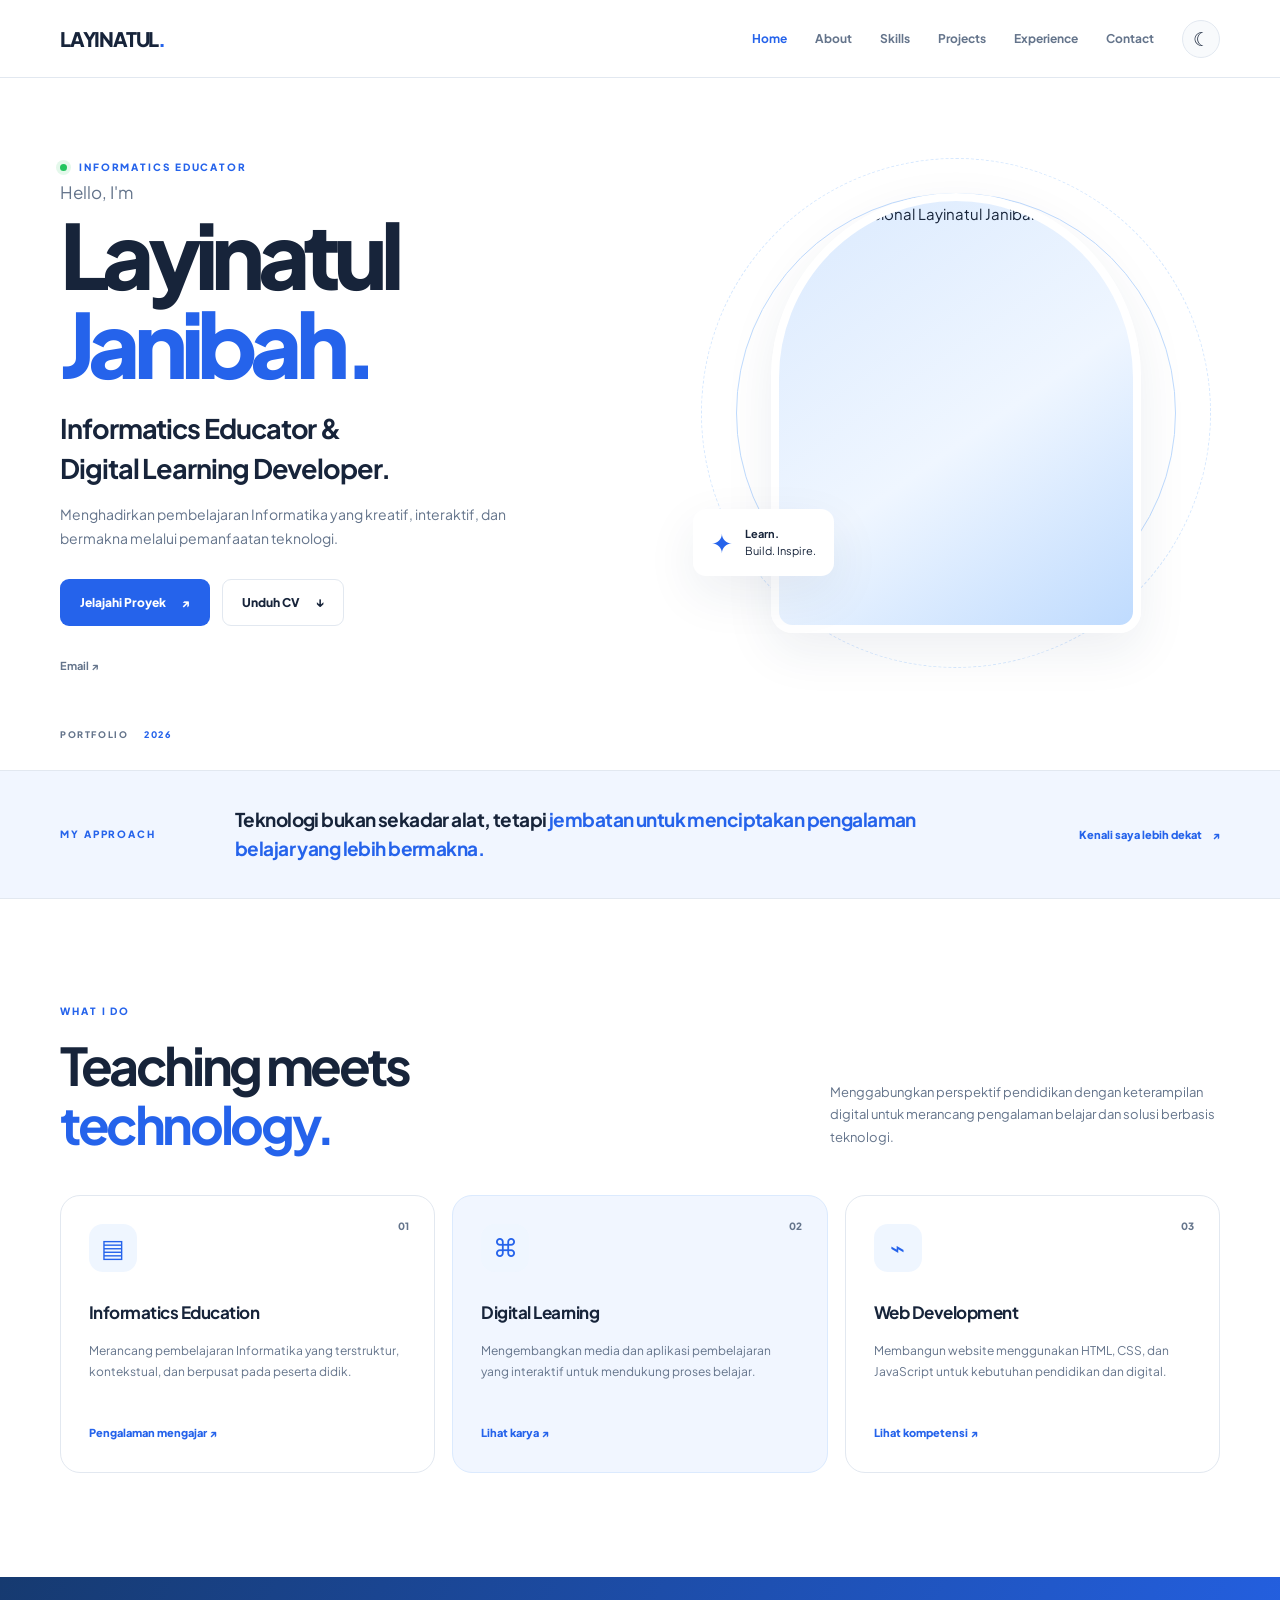
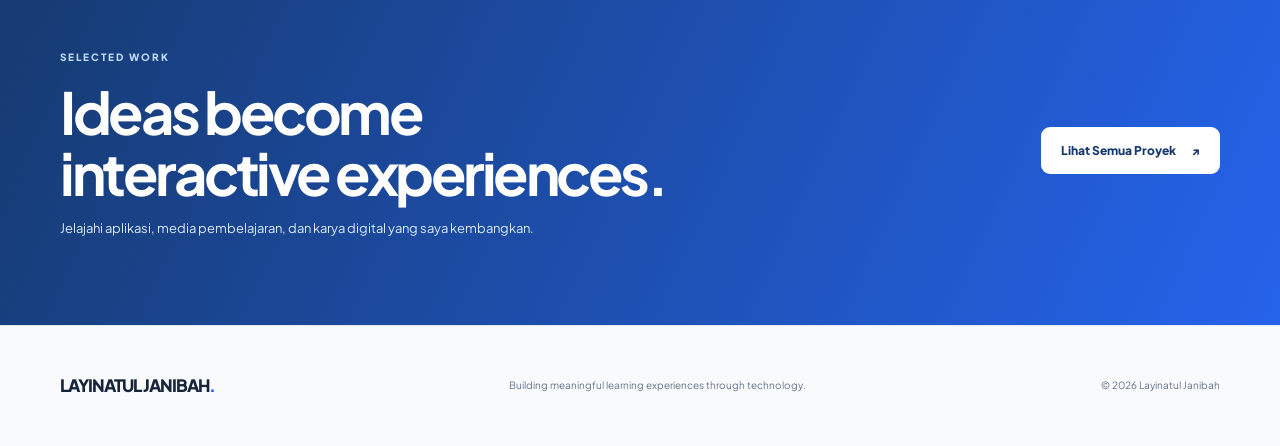
==== index.html @ 6e754332 "portof-gue" ====
<!DOCTYPE html>
<html lang="id">
<head>
  <meta charset="UTF-8">
  <meta name="viewport" content="width=device-width, initial-scale=1.0">
  <meta name="description" content="Portofolio Layinatul Janibah — Informatics Educator & Digital Learning Developer.">
  <meta name="theme-color" content="#2563eb">
  <title>Layinatul Janibah | Informatics Educator</title>
  <link rel="preconnect" href="https://fonts.googleapis.com">
  <link rel="preconnect" href="https://fonts.gstatic.com" crossorigin>
  <link href="https://fonts.googleapis.com/css2?family=Plus+Jakarta+Sans:wght@400;500;600;700;800&display=swap" rel="stylesheet">
  <link rel="stylesheet" href="css/style.css">
  <script src="js/config.js" defer></script>
  <script src="js/main.js" defer></script>
</head>
<body>
  <div id="site-header"></div>
  <main>
    <section class="hero section-shell">
      <div class="hero-copy reveal">
        <span class="eyebrow"><span class="status-dot"></span> INFORMATICS EDUCATOR</span>
        <p class="hero-kicker">Hello, I'm</p>
        <h1>Layinatul<br><span>Janibah.</span></h1>
        <h2>Informatics Educator &amp;<br class="desktop-only"> Digital Learning Developer.</h2>
        <p class="hero-description">Menghadirkan pembelajaran Informatika yang kreatif, interaktif, dan bermakna melalui pemanfaatan teknologi.</p>
        <div class="button-row">
          <a class="button button-primary" href="projects.html">Jelajahi Proyek <span aria-hidden="true">↗</span></a>
          <a class="button button-secondary" data-cv-link href="#" target="_blank" rel="noopener">Unduh CV <span aria-hidden="true">↓</span></a>
        </div>
        <div class="hero-socials" data-social-links></div>
      </div>
      <div class="hero-visual reveal">
        <div class="hero-photo-frame">
          <img data-profile-image alt="Foto profesional Layinatul Janibah" hidden>
          <div class="profile-placeholder" data-profile-placeholder>
            <span>LJ</span>
            <small>YOUR PROFESSIONAL PHOTO</small>
          </div>
        </div>
        <div class="floating-note"><span class="note-icon">✦</span><span><strong>Learn.</strong><br>Build. Inspire.</span></div>
        <div class="hero-orbit orbit-one"></div>
        <div class="hero-orbit orbit-two"></div>
      </div>
      <div class="hero-index">PORTFOLIO <span>2026</span></div>
    </section>

    <section class="intro-strip">
      <div class="section-shell intro-grid">
        <p class="eyebrow">MY APPROACH</p>
        <p class="intro-statement">Teknologi bukan sekadar alat, tetapi <span>jembatan untuk menciptakan pengalaman belajar yang lebih bermakna.</span></p>
        <a class="text-link" href="about.html">Kenali saya lebih dekat <span>↗</span></a>
      </div>
    </section>

    <section class="section-shell section-padding">
      <div class="section-heading">
        <div><p class="eyebrow">WHAT I DO</p><h2>Teaching meets<br><span>technology.</span></h2></div>
        <p class="section-lead">Menggabungkan perspektif pendidikan dengan keterampilan digital untuk merancang pengalaman belajar dan solusi berbasis teknologi.</p>
      </div>
      <div class="feature-grid">
        <article class="feature-card"><span class="feature-number">01</span><div class="feature-icon">▤</div><h3>Informatics Education</h3><p>Merancang pembelajaran Informatika yang terstruktur, kontekstual, dan berpusat pada peserta didik.</p><a href="experience.html" class="text-link">Pengalaman mengajar ↗</a></article>
        <article class="feature-card feature-card-blue"><span class="feature-number">02</span><div class="feature-icon">⌘</div><h3>Digital Learning</h3><p>Mengembangkan media dan aplikasi pembelajaran yang interaktif untuk mendukung proses belajar.</p><a href="projects.html" class="text-link">Lihat karya ↗</a></article>
        <article class="feature-card"><span class="feature-number">03</span><div class="feature-icon">⌁</div><h3>Web Development</h3><p>Membangun website menggunakan HTML, CSS, dan JavaScript untuk kebutuhan pendidikan dan digital.</p><a href="skills.html" class="text-link">Lihat kompetensi ↗</a></article>
      </div>
    </section>

    <section class="featured-band">
      <div class="section-shell featured-content">
        <div><p class="eyebrow eyebrow-light">SELECTED WORK</p><h2>Ideas become<br>interactive experiences.</h2><p>Jelajahi aplikasi, media pembelajaran, dan karya digital yang saya kembangkan.</p></div>
        <a class="button button-light" href="projects.html">Lihat Semua Proyek <span>↗</span></a>
      </div>
    </section>
  </main>
  <div id="site-footer"></div>
</body>
</html>
---- css/style.css ----
/* LAYINATUL PORTFOLIO — BLUE PROFESSIONAL */
:root{--blue-950:#163a70;--blue-800:#1e4f91;--blue-600:#2563eb;--blue-500:#3b82f6;--blue-100:#dbeafe;--blue-50:#eff6ff;--ink:#17243a;--muted:#64748b;--line:#e2e8f0;--paper:#fff;--surface:#f8fafc;--surface-blue:#f1f6ff;--shadow:0 18px 50px rgba(23,50,91,.08);--radius:20px;color-scheme:light}
:root[data-theme="dark"]{--ink:#e7eefb;--muted:#a6b4c9;--line:#29384e;--paper:#101827;--surface:#172235;--surface-blue:#172b49;--blue-50:#172b49;--blue-100:#203c65;--shadow:0 18px 50px rgba(0,0,0,.22);color-scheme:dark}
*{box-sizing:border-box}html{scroll-behavior:smooth;scroll-padding-top:90px}body{margin:0;background:var(--paper);color:var(--ink);font-family:"Plus Jakarta Sans",sans-serif;font-size:15px;line-height:1.75;transition:background .25s,color .25s}body.modal-open{overflow:hidden}a{color:inherit;text-decoration:none}button{font:inherit}img{max-width:100%;display:block}button:focus-visible,a:focus-visible{outline:3px solid var(--blue-500);outline-offset:3px}.section-shell{width:min(1160px,calc(100% - 48px));margin-inline:auto}.section-padding{padding-block:104px}.muted,.small-note{color:var(--muted)}.small-note{font-size:12px;margin-top:24px}.eyebrow{font-size:10px;letter-spacing:.19em;font-weight:800;color:var(--blue-600);margin:0 0 16px}.eyebrow-light{color:#bfdbfe}.status-dot{display:inline-block;width:7px;height:7px;border-radius:50%;background:#22c55e;margin-right:8px;box-shadow:0 0 0 4px rgba(34,197,94,.12)}
.site-header{height:78px;position:sticky;top:0;z-index:50;background:color-mix(in srgb,var(--paper) 91%,transparent);backdrop-filter:blur(16px);border-bottom:1px solid var(--line)}.nav-wrap{width:min(1160px,calc(100% - 48px));height:100%;margin:auto;display:flex;align-items:center;justify-content:space-between}.brand{font-size:20px;font-weight:800;letter-spacing:-.06em;color:var(--ink)}.brand span{color:var(--blue-600)}.main-nav{display:flex;align-items:center;gap:28px}.main-nav>a{font-size:12px;font-weight:700;color:var(--muted);transition:color .2s}.main-nav>a:hover,.main-nav>a[aria-current="page"]{color:var(--blue-600)}.theme-toggle,.menu-toggle{border:1px solid var(--line);background:var(--surface);color:var(--ink);width:38px;height:38px;border-radius:50%;cursor:pointer}.theme-toggle{font-size:19px}.menu-toggle{display:none}
.hero{min-height:650px;display:grid;grid-template-columns:1.05fr .95fr;align-items:center;gap:50px;position:relative;padding-block:74px 95px}.hero-kicker{font-size:17px;color:var(--muted);margin:0 0 2px}.hero h1{font-size:clamp(58px,7vw,94px);line-height:.99;letter-spacing:-.075em;margin:0 0 22px;font-weight:800}.hero h1 span,.hero h2 span,.section-heading h2 span,.page-hero h1 span,.about-copy h2 span,.featured-content h2 span{color:var(--blue-600)}.hero h2{font-size:clamp(19px,2.2vw,27px);line-height:1.45;letter-spacing:-.04em;margin:0 0 14px}.hero-description{max-width:490px;color:var(--muted);font-size:14px}.button-row{display:flex;flex-wrap:wrap;gap:12px;margin-top:28px}.button{display:inline-flex;align-items:center;justify-content:center;gap:15px;padding:12px 19px;border-radius:9px;font-size:12px;font-weight:800;border:1px solid transparent;transition:transform .2s,box-shadow .2s,background .2s;cursor:pointer}.button:hover{transform:translateY(-2px);box-shadow:0 10px 22px rgba(37,99,235,.15)}.button-primary{background:var(--blue-600);color:white}.button-secondary{border-color:var(--line);background:var(--paper);color:var(--ink)}.button-light{background:white;color:var(--blue-950)}.button-small{padding:9px 13px;font-size:11px}.hero-socials{display:flex;gap:20px;margin-top:30px}.hero-socials a{font-size:11px;font-weight:700;color:var(--muted)}.hero-socials a:hover{color:var(--blue-600)}.hero-visual{position:relative;min-height:450px;display:flex;align-items:center;justify-content:center}.hero-photo-frame{width:min(370px,78%);height:440px;border-radius:190px 190px 22px 22px;background:linear-gradient(145deg,#dbeafe,#eff6ff 55%,#bfdbfe);overflow:hidden;position:relative;z-index:2;border:8px solid var(--paper);box-shadow:var(--shadow)}.hero-photo-frame img{width:100%;height:100%;object-fit:cover}.profile-placeholder{height:100%;width:100%;display:flex;flex-direction:column;align-items:center;justify-content:center;background:linear-gradient(145deg,#dbeafe,#eff6ff 60%,#bfdbfe);color:var(--blue-800)}.profile-placeholder span{font-size:92px;font-weight:800;letter-spacing:-.1em}.profile-placeholder small{font-size:9px;letter-spacing:.18em;font-weight:800}.floating-note{position:absolute;z-index:4;bottom:62px;left:0;background:var(--paper);box-shadow:var(--shadow);padding:14px 18px;border-radius:13px;display:flex;gap:12px;align-items:center;font-size:11px;line-height:1.5}.note-icon{font-size:26px;color:var(--blue-600)}.hero-orbit{position:absolute;border:1px solid #bfdbfe;border-radius:50%;z-index:1}.orbit-one{width:440px;height:440px}.orbit-two{width:510px;height:510px;border-style:dashed;opacity:.65}.hero-index{position:absolute;bottom:27px;left:0;font-size:9px;letter-spacing:.18em;color:var(--muted);font-weight:800}.hero-index span{color:var(--blue-600);margin-left:12px}
.intro-strip{background:var(--surface-blue);border-block:1px solid var(--line)}.intro-grid{padding-block:34px;display:grid;grid-template-columns:150px 1fr auto;align-items:center;gap:25px}.intro-grid .eyebrow{margin:0}.intro-statement{font-size:19px;line-height:1.55;font-weight:700;letter-spacing:-.03em;margin:0;max-width:700px}.intro-statement span{color:var(--blue-600)}.text-link{display:inline-flex;gap:10px;align-items:center;color:var(--blue-600);font-size:11px;font-weight:800}.text-link:hover{gap:15px}
.section-heading{display:flex;justify-content:space-between;align-items:end;gap:35px;margin-bottom:42px}.section-heading h2{font-size:clamp(34px,4.5vw,52px);line-height:1.12;letter-spacing:-.065em;margin:0}.section-lead{max-width:390px;color:var(--muted);font-size:13px;margin:0 0 4px}.feature-grid,.value-grid{display:grid;grid-template-columns:repeat(3,1fr);gap:17px}.feature-card,.value-card{position:relative;padding:28px;border:1px solid var(--line);border-radius:var(--radius);background:var(--paper);transition:transform .25s,box-shadow .25s}.feature-card:hover,.value-card:hover,.skill-card:hover{transform:translateY(-5px);box-shadow:var(--shadow)}.feature-card-blue{background:var(--surface-blue);border-color:#dbeafe}.feature-number{position:absolute;right:25px;top:22px;font-size:10px;color:var(--muted);font-weight:800}.feature-icon{width:48px;height:48px;display:grid;place-items:center;background:var(--blue-50);border-radius:14px;color:var(--blue-600);font-size:25px;margin-bottom:26px}.feature-card h3,.value-card h3{font-size:17px;margin:0 0 8px;letter-spacing:-.03em}.feature-card p,.value-card p{font-size:12px;color:var(--muted);min-height:66px}.featured-band{background:linear-gradient(115deg,#163a70,#2563eb);color:white;padding-block:72px}.featured-content{display:flex;align-items:center;justify-content:space-between;gap:30px}.featured-content h2{font-size:clamp(36px,5vw,58px);line-height:1.05;letter-spacing:-.06em;margin:0 0 12px}.featured-content p:not(.eyebrow){color:#dbeafe;font-size:13px}
.page-hero{padding-block:88px 48px}.page-hero h1{font-size:clamp(48px,7vw,76px);line-height:1.05;letter-spacing:-.075em;margin:0 0 17px}.page-lead{max-width:650px;color:var(--muted);font-size:15px;margin:0}.about-layout{display:grid;grid-template-columns:.8fr 1.2fr;gap:80px;align-items:center;padding-top:50px}.about-photo{height:470px;position:relative;border-radius:180px 180px 18px 18px;overflow:hidden;background:var(--blue-50);border:7px solid var(--surface)}.about-photo img{width:100%;height:100%;object-fit:cover}.photo-caption{position:absolute;bottom:0;left:0;right:0;background:rgba(22,58,112,.88);color:white;text-align:center;font-size:9px;letter-spacing:.17em;padding:12px}.about-copy h2{font-size:clamp(34px,4vw,48px);letter-spacing:-.06em;line-height:1.15;margin:0 0 20px}.about-copy>p:not(.eyebrow){color:var(--muted);font-size:13px}.info-list{border-top:1px solid var(--line);margin-top:27px}.info-list div{display:flex;justify-content:space-between;gap:20px;padding:11px 0;border-bottom:1px solid var(--line);font-size:11px}.info-list span{color:var(--muted)}.info-list strong{text-align:right}.soft-section{background:var(--surface)}.value-card>span{font-size:10px;color:var(--muted);font-weight:800}.value-symbol{font-size:32px;color:var(--blue-600);margin:20px 0 10px}.value-card p{min-height:unset}.timeline{max-width:760px;margin-left:10px;border-left:1px solid var(--line);padding-left:32px}.timeline-item{position:relative;padding-bottom:35px}.timeline-dot{position:absolute;left:-38px;top:4px;width:11px;height:11px;background:var(--blue-600);border:3px solid var(--blue-100);border-radius:50%}.timeline-meta,.timeline-date{font-size:9px;letter-spacing:.13em;color:var(--blue-600);font-weight:800}.timeline-item h3{margin:5px 0;font-size:17px}.timeline-item p:not(.timeline-meta){font-size:12px;color:var(--muted);margin:4px 0}
.skills-grid{display:grid;grid-template-columns:repeat(2,1fr);gap:18px}.skill-card{border:1px solid var(--line);border-radius:var(--radius);padding:30px;background:var(--paper);transition:.25s}.skill-top{display:flex;justify-content:space-between;align-items:center}.skill-icon{width:48px;height:48px;display:grid;place-items:center;border-radius:14px;background:var(--blue-50);color:var(--blue-600);font-size:24px}.skill-index{font-size:9px;letter-spacing:.12em;color:var(--muted);font-weight:800}.skill-card h2{font-size:22px;letter-spacing:-.04em;margin:22px 0 5px}.skill-card>p{font-size:12px;color:var(--muted);margin:0 0 20px}.tag-list{display:flex;flex-wrap:wrap;gap:7px}.tag-list span{font-size:9px;font-weight:700;color:var(--blue-800);background:var(--blue-50);border:1px solid var(--blue-100);border-radius:5px;padding:5px 8px}
.projects-section{padding-block:24px 110px}.project-toolbar{display:flex;justify-content:space-between;align-items:center;margin-bottom:25px}.filter-list{display:flex;gap:8px;flex-wrap:wrap}.filter-button{border:1px solid var(--line);background:var(--paper);color:var(--muted);padding:8px 15px;border-radius:30px;font-size:10px;font-weight:800;cursor:pointer}.filter-button.active,.filter-button:hover{background:var(--blue-600);border-color:var(--blue-600);color:white}.project-count{font-size:10px;color:var(--muted)}.projects-grid{display:grid;grid-template-columns:repeat(2,1fr);gap:22px}.project-card{border:1px solid var(--line);border-radius:var(--radius);overflow:hidden;background:var(--paper);transition:transform .25s,box-shadow .25s}.project-card:hover{transform:translateY(-4px);box-shadow:var(--shadow)}.project-open{display:block;text-align:left;width:100%;padding:0;border:0;background:none;color:inherit;cursor:pointer}.iframe-preview,.project-placeholder{height:250px;position:relative;background:var(--surface-blue);overflow:hidden}.iframe-preview iframe{width:1280px;height:800px;border:0;transform:scale(.39);transform-origin:top left;pointer-events:none;background:white}.preview-label{position:absolute;top:12px;left:12px;background:rgba(22,58,112,.88);color:white;padding:5px 9px;border-radius:4px;font-size:8px;font-weight:800;letter-spacing:.12em}.project-placeholder{display:flex;align-items:center;justify-content:center;flex-direction:column;color:var(--blue-600);gap:7px}.project-placeholder>span{font-size:42px}.project-placeholder small{font-size:9px;letter-spacing:.16em;font-weight:800}.project-card-body{padding:22px 23px 24px}.project-card-meta{display:flex;justify-content:space-between;color:var(--blue-600);font-size:9px;font-weight:800;letter-spacing:.1em;text-transform:uppercase}.project-card h2{font-size:20px;letter-spacing:-.04em;margin:8px 0 5px}.project-card p{font-size:11px;color:var(--muted);min-height:48px;margin:0 0 15px}.project-detail-link{display:flex;justify-content:space-between;color:var(--blue-600);font-size:10px;font-weight:800;margin-top:20px}.empty-state{padding:50px;text-align:center;color:var(--muted)}.modal-backdrop{position:fixed;inset:0;background:rgba(8,18,35,.72);z-index:100;display:none;align-items:center;justify-content:center;padding:24px}.modal-backdrop.is-open{display:flex}.project-modal{width:min(850px,100%);max-height:90vh;overflow:auto;background:var(--paper);color:var(--ink);border-radius:20px;padding:34px;position:relative;box-shadow:0 25px 90px rgba(0,0,0,.3)}.modal-close,.lightbox-close{position:absolute;right:17px;top:14px;width:36px;height:36px;border:1px solid var(--line);border-radius:50%;background:var(--surface);color:var(--ink);font-size:23px;cursor:pointer;z-index:2}.modal-eyebrow{font-size:9px;letter-spacing:.15em;color:var(--blue-600);font-weight:800}.project-modal h2{font-size:32px;letter-spacing:-.05em;margin:8px 45px 8px 0}.modal-description{font-size:13px;color:var(--muted)}.modal-preview{height:360px;background:var(--surface-blue);overflow:hidden;border-radius:12px;margin:22px 0}.modal-preview iframe{width:100%;height:100%;border:0;background:white}.modal-actions{display:flex;gap:10px;flex-wrap:wrap;margin:16px 0 26px}.gallery-heading{display:flex;justify-content:space-between;align-items:center;font-size:15px;margin:26px 0 13px}.gallery-heading span{font-size:10px;color:var(--muted);font-weight:500}.game-facts{display:grid;grid-template-columns:1fr 1fr;gap:12px;margin:24px 0}.game-facts>div{padding:14px;background:var(--surface);border:1px solid var(--line);border-radius:10px}.game-facts span{font-size:9px;letter-spacing:.1em;color:var(--blue-600);font-weight:800;text-transform:uppercase}.game-facts p{font-size:11px;color:var(--muted);margin:5px 0 0;white-space:pre-line}.game-gallery{display:grid;grid-template-columns:repeat(3,1fr);gap:12px}.gallery-item{aspect-ratio:4/3;border:0;padding:0;border-radius:10px;overflow:hidden;background:var(--surface-blue);cursor:zoom-in;position:relative}.gallery-item img{width:100%;height:100%;object-fit:cover;transition:transform .3s}.gallery-item:hover img{transform:scale(1.05)}.gallery-empty{display:flex;align-items:center;justify-content:center;flex-direction:column;color:var(--muted);cursor:default}.gallery-empty span{font-size:27px;color:var(--blue-600)}.gallery-empty small{font-size:10px}.lightbox{position:fixed;inset:0;background:rgba(4,10,20,.94);z-index:120;display:none;align-items:center;justify-content:center;padding:65px 80px}.lightbox.is-open{display:flex}.lightbox img{max-width:min(100%,1100px);max-height:78vh;object-fit:contain}.lightbox-close{position:fixed;right:25px;top:20px;background:#17243a;color:white;border-color:#475569}.lightbox-prev,.lightbox-next{position:fixed;top:50%;transform:translateY(-50%);border:0;background:rgba(255,255,255,.14);color:white;border-radius:50%;width:45px;height:45px;font-size:30px;cursor:pointer}.lightbox-prev{left:20px}.lightbox-next{right:20px}.lightbox-caption{position:fixed;bottom:18px;color:white;font-size:11px}
.experience-list{border-top:1px solid var(--line)}.experience-card{display:grid;grid-template-columns:140px 1fr auto;gap:28px;padding:30px 0;border-bottom:1px solid var(--line);align-items:start}.experience-date{font-size:10px;color:var(--blue-600);font-weight:800}.experience-card h3{font-size:21px;margin:5px 0}.experience-card p:not(.eyebrow){font-size:12px;color:var(--muted);max-width:620px}.experience-card .eyebrow{margin-bottom:3px}.certificate-grid{display:grid;grid-template-columns:repeat(3,1fr);gap:16px}.certificate-card{border:1px solid var(--line);background:var(--paper);padding:23px;border-radius:15px}.certificate-icon{font-size:25px;color:var(--blue-600)}.certificate-card h3{font-size:15px}.certificate-card p{font-size:11px;color:var(--muted)}
.contact-layout{display:grid;grid-template-columns:1.2fr .8fr;gap:22px;padding-top:40px}.contact-panel,.contact-side{border:1px solid var(--line);border-radius:var(--radius);padding:38px}.contact-panel h2{font-size:34px;line-height:1.2;letter-spacing:-.05em;max-width:480px}.contact-panel>p:not(.eyebrow){color:var(--muted);font-size:13px}.contact-links{margin-top:30px}.contact-link{display:flex;justify-content:space-between;gap:20px;padding:14px 0;border-bottom:1px solid var(--line);font-size:11px}.contact-link span{color:var(--muted)}.contact-link strong{color:var(--blue-600);text-align:right}.contact-side{background:var(--surface-blue);display:flex;flex-direction:column;align-items:flex-start;justify-content:center}.contact-decoration{font-size:65px;color:var(--blue-600);line-height:1}.contact-side h3{font-size:36px;line-height:1.15;letter-spacing:-.05em;margin:0}.contact-side .button{margin-top:25px}
.site-footer{border-top:1px solid var(--line);background:var(--surface)}.footer-inner{min-height:120px;display:flex;align-items:center;justify-content:space-between;gap:20px}.brand-footer{font-size:17px}.footer-inner p,.footer-copy{font-size:10px;color:var(--muted)}.reveal,.feature-card,.value-card,.skill-card,.experience-card{opacity:0;transform:translateY(18px);transition:opacity .6s,transform .6s}.is-visible{opacity:1!important;transform:translateY(0)!important}
@media(max-width:850px){.main-nav{gap:15px}.main-nav>a{font-size:10px}.hero{gap:15px}.hero-visual{min-height:380px}.hero-photo-frame{height:365px}.orbit-one{width:370px;height:370px}.orbit-two{width:420px;height:420px}.about-layout{gap:40px}.experience-card{grid-template-columns:110px 1fr}.experience-card>.text-link{grid-column:2}.intro-grid{grid-template-columns:100px 1fr}.intro-grid .text-link{grid-column:2}}
@media(max-width:650px){.section-shell,.nav-wrap{width:min(100% - 34px,540px)}.site-header{height:68px}.menu-toggle{display:flex;flex-direction:column;align-items:center;justify-content:center;gap:5px}.menu-toggle span{width:17px;height:2px;background:var(--ink)}.main-nav{display:none;position:absolute;top:67px;left:0;right:0;padding:18px 24px 22px;background:var(--paper);border-bottom:1px solid var(--line);box-shadow:var(--shadow);align-items:stretch;flex-direction:column;gap:0}.main-nav.is-open{display:flex}.main-nav>a{font-size:13px;padding:10px 0;border-bottom:1px solid var(--line)}.theme-toggle{margin-top:12px}.hero{grid-template-columns:1fr;padding-block:65px 70px;gap:20px}.hero h1{font-size:67px}.hero-visual{min-height:370px;grid-row:1}.hero-photo-frame{height:345px;width:68%;max-width:280px}.orbit-one{width:340px;height:340px}.orbit-two{width:390px;height:390px}.floating-note{left:2%;bottom:35px}.hero-copy{grid-row:2}.hero-index{bottom:22px}.intro-grid{grid-template-columns:1fr;gap:8px;padding-block:25px}.intro-statement{font-size:17px}.intro-grid .text-link{grid-column:auto;margin-top:8px}.section-padding{padding-block:70px}.section-heading{display:block}.section-lead{margin-top:18px}.feature-grid,.value-grid,.skills-grid,.projects-grid,.certificate-grid{grid-template-columns:1fr}.feature-card p{min-height:unset}.featured-content{display:block}.featured-content .button{margin-top:15px}.page-hero{padding-block:65px 30px}.page-hero h1{font-size:53px}.about-layout{grid-template-columns:1fr;gap:35px;padding-top:25px}.about-photo{height:390px;max-width:360px;width:100%;margin:auto}.about-copy h2{font-size:37px}.info-list div{font-size:10px}.skill-card{padding:23px}.project-toolbar{align-items:flex-start;gap:12px;flex-direction:column}.iframe-preview,.project-placeholder{height:215px}.iframe-preview iframe{transform:scale(.31)}.project-card-body{padding:19px}.project-modal{padding:27px 18px 22px;max-height:94vh}.project-modal h2{font-size:25px}.modal-preview{height:230px}.game-facts{grid-template-columns:1fr}.game-gallery{grid-template-columns:repeat(2,1fr)}.lightbox{padding:55px 45px}.lightbox-prev{left:7px}.lightbox-next{right:7px}.experience-card{grid-template-columns:1fr;gap:8px}.experience-card>.text-link{grid-column:auto}.contact-layout{grid-template-columns:1fr;padding-top:25px}.contact-panel,.contact-side{padding:25px}.contact-panel h2{font-size:29px}.contact-link{flex-direction:column;gap:3px}.contact-link strong{text-align:left}.footer-inner{padding-block:25px;align-items:flex-start;flex-direction:column;gap:5px}.footer-inner p{margin:0}.desktop-only{display:none}}
@media(prefers-reduced-motion:reduce){*,*::before,*::after{scroll-behavior:auto!important;animation-duration:.01ms!important;transition-duration:.01ms!important}}

/* Professional experience additions */
.experience-points{margin:8px 0 13px;padding-left:18px;color:var(--muted);font-size:12px;line-height:1.75}.experience-points li{padding-left:3px;margin:3px 0}.experience-card{grid-template-columns:140px minmax(0,1fr)}@media(max-width:650px){.experience-card{grid-template-columns:1fr}.experience-points{font-size:11px}}


/* =========================================
   FIX: POSISI PREVIEW WEBSITE
========================================= */

.iframe-preview {
    position: relative;
    display: flex;
    justify-content: center;
    align-items: flex-start;
    overflow: hidden;
    background: #eef3fa;
}

.iframe-preview iframe {
    position: absolute;
    top: 0;
    left: 50%;
    width: 1280px;
    height: 800px;
    border: none;
    transform: translateX(-50%) scale(0.39);
    transform-origin: top center;
}

/* =========================================
   FIX: PREVIEW PADA POPUP
========================================= */

.modal-preview {
    width: 100%;
    height: 380px;
    margin: 24px auto;
    display: flex;
    justify-content: center;
    align-items: center;
    overflow: hidden;
    border-radius: 14px;
    background: #eef3fa;
}

.modal-preview iframe {
    display: block;
    width: 100%;
    height: 100%;
    border: none;
    background: #fff;
}

/* =========================================
   FIX: POPUP LEBIH SIMETRIS
========================================= */

.modal-backdrop {
    padding: 24px;
    display: none;
    align-items: center;
    justify-content: center;
}

.modal-backdrop.is-open {
    display: flex;
}

.project-modal {
    position: relative;
    width: min(900px, 100%);
    max-height: 88vh;
    overflow-y: auto;
    overflow-x: hidden;
    padding: 42px;
    margin: auto;
    border-radius: 22px;
    background: var(--paper);
    box-shadow: 0 25px 90px rgba(0, 0, 0, 0.28);
    scrollbar-width: thin;
}

#modal-content {
    width: 100%;
    max-width: 100%;
    margin: 0 auto;
    padding-top: 12px;
}

.project-modal h2 {
    width: 100%;
    margin: 10px 0 12px;
    padding-right: 35px;
    font-size: 30px;
    line-height: 1.35;
}

.modal-description {
    max-width: 100%;
    margin-bottom: 20px;
    line-height: 1.8;
}

/* =========================================
   FIX: TOMBOL CLOSE POPUP
========================================= */

.modal-close,
.lightbox-close {
    position: absolute;
    top: 17px;
    right: 17px;
    z-index: 10;

    display: flex;
    justify-content: center;
    align-items: center;

    width: 40px;
    height: 40px;
    padding: 0;

    border: 1px solid var(--line);
    border-radius: 50%;

    background: var(--surface);
    color: var(--ink);

    font-family: Arial, sans-serif;
    font-size: 25px;
    font-weight: 400;
    line-height: 1;

    cursor: pointer;
    transition: all 0.25s ease;
}

.modal-close:hover {
    background: #dc2626;
    color: #fff;
    border-color: #dc2626;
    transform: rotate(90deg);
}

/* =========================================
   FIX: GALERI GAME
========================================= */

.game-gallery {
    display: grid;
    grid-template-columns: repeat(3, minmax(0, 1fr));
    gap: 15px;
    width: 100%;
}

.gallery-item {
    width: 100%;
    min-width: 0;
    aspect-ratio: 4 / 3;
    border-radius: 12px;
    overflow: hidden;
}

.gallery-item img {
    width: 100%;
    height: 100%;
    object-fit: cover;
}

/* =========================================
   RESPONSIVE POPUP
========================================= */

@media (max-width: 650px) {

    .iframe-preview iframe {
        transform: translateX(-50%) scale(0.31);
    }

    .modal-backdrop {
        padding: 12px;
        align-items: center;
    }

    .project-modal {
        width: 100%;
        max-height: 92vh;
        padding: 32px 20px 24px;
        border-radius: 18px;
    }

    #modal-content {
        padding-top: 18px;
    }

    .project-modal h2 {
        font-size: 23px;
        padding-right: 28px;
        margin-top: 8px;
    }

    .modal-description {
        font-size: 12px;
    }

    .modal-preview {
        height: 240px;
        margin: 20px auto;
    }

    .modal-close {
        width: 36px;
        height: 36px;
        top: 12px;
        right: 12px;
        font-size: 22px;
    }

    .game-gallery {
        grid-template-columns: repeat(2, minmax(0, 1fr));
        gap: 10px;
    }

    .game-facts {
        grid-template-columns: 1fr;
    }

    .modal-actions {
        gap: 8px;
    }
}



/* =========================================
   THUMBNAIL GAMBAR GAME
========================================= */

.project-image-preview {
    width: 100%;
    height: 220px;
    position: relative;
    display: flex;
    align-items: center;
    justify-content: center;
    overflow: hidden;
    background: #f1f5f9;
    border-radius: 14px 14px 0 0;
}

.project-image-preview img {
    width: 100%;
    height: 100%;
    object-fit: cover;
    object-position: center;
    display: block;
    transition: transform 0.35s ease;
}

.project-card:hover .project-image-preview img {
    transform: scale(1.04);
}

.project-image-preview .preview-label {
    position: absolute;
    bottom: 12px;
    left: 12px;
    padding: 6px 11px;
    border-radius: 6px;
    background: rgba(15, 23, 42, 0.78);
    color: white;
    font-size: 10px;
    letter-spacing: 1px;
}

/* =========================================
   GALERI POPUP
========================================= */

.game-gallery {
    display: grid;
    grid-template-columns: repeat(3, minmax(0, 1fr));
    gap: 14px;
    width: 100%;
}

.gallery-item {
    width: 100%;
    aspect-ratio: 4 / 3;
    min-width: 0;
    padding: 0;
    border: 1px solid #e2e8f0;
    border-radius: 12px;
    overflow: hidden;
    background: #f1f5f9;
    display: flex;
    align-items: center;
    justify-content: center;
    cursor: pointer;
}

.gallery-item img {
    width: 100%;
    height: 100%;
    object-fit: cover;
    object-position: center;
    display: block;
    transition: transform 0.3s ease;
}

.gallery-item:hover img {
    transform: scale(1.06);
}

.gallery-item.gallery-empty {
    cursor: default;
    color: #94a3b8;
    flex-direction: column;
    gap: 6px;
}

.gallery-item.gallery-empty span {
    font-size: 26px;
}

/* =========================================
   GAMBAR GAGAL DIMUAT
========================================= */

.image-error {
    width: 100%;
    height: 100%;
    min-height: 100px;
    display: flex;
    flex-direction: column;
    align-items: center;
    justify-content: center;
    gap: 8px;
    padding: 12px;
    box-sizing: border-box;
    background: #f1f5f9;
    color: #64748b;
    text-align: center;
}

.image-error span {
    font-size: 28px;
}

.image-error small {
    font-size: 11px;
}

@media (max-width: 600px) {
    .project-image-preview {
        height: 180px;
    }

    .game-gallery {
        grid-template-columns: repeat(2, minmax(0, 1fr));
        gap: 10px;
    }
}


/* =========================================
   REDESIGN THUMBNAIL GAME
========================================= */

.project-image-preview {
    position: relative;
    width: 100%;
    height: 250px;
    padding: 14px;
    box-sizing: border-box;

    display: flex;
    align-items: center;
    justify-content: center;

    overflow: hidden;
    background: linear-gradient(135deg, #edf3fa, #f8fafc);
    border-bottom: 1px solid #e5eaf1;
}

/* Gambar ditampilkan utuh, tidak terpotong */
.project-image-preview img {
    display: block;
    width: 100%;
    height: 100%;
    object-fit: contain;
    object-position: center;

    border-radius: 8px;
    transition: transform 0.3s ease;
}

.project-card:hover .project-image-preview img {
    transform: scale(1.025);
}

/* Label dokumentasi */
.project-image-preview .preview-label {
    position: absolute;
    top: 14px;
    left: 14px;
    bottom: auto;

    padding: 6px 10px;
    border-radius: 6px;

    background: rgba(20, 40, 65, 0.85);
    color: #ffffff;

    font-size: 9px;
    font-weight: 700;
    letter-spacing: 0.8px;
    z-index: 2;
}

/* =========================================
   REDESIGN GALERI POPUP GAME
========================================= */

.game-gallery {
    display: grid;
    grid-template-columns: repeat(3, minmax(0, 1fr));
    gap: 16px;
    width: 100%;
    margin-top: 18px;
}

.gallery-item {
    position: relative;
    width: 100%;
    aspect-ratio: 4 / 3;
    padding: 9px;

    display: flex;
    align-items: center;
    justify-content: center;

    overflow: hidden;
    border: 1px solid #e2e8f0;
    border-radius: 12px;

    background: #f1f5f9;
    cursor: pointer;

    transition: border-color 0.25s ease,
                box-shadow 0.25s ease,
                transform 0.25s ease;
}

.gallery-item:hover {
    border-color: #3b82f6;
    box-shadow: 0 5px 18px rgba(30, 64, 175, 0.10);
    transform: translateY(-3px);
}

.gallery-item img {
    width: 100%;
    height: 100%;
    display: block;

    object-fit: contain;
    object-position: center;

    border-radius: 6px;
}

.gallery-item.gallery-empty {
    flex-direction: column;
    gap: 8px;
    color: #94a3b8;
    cursor: default;
}

/* =========================================
   RESPONSIVE
========================================= */

@media (max-width: 768px) {
    .project-image-preview {
        height: 210px;
        padding: 10px;
    }

    .game-gallery {
        grid-template-columns: repeat(2, minmax(0, 1fr));
        gap: 10px;
    }
}

@media (max-width: 480px) {
    .project-image-preview {
        height: 190px;
    }
}
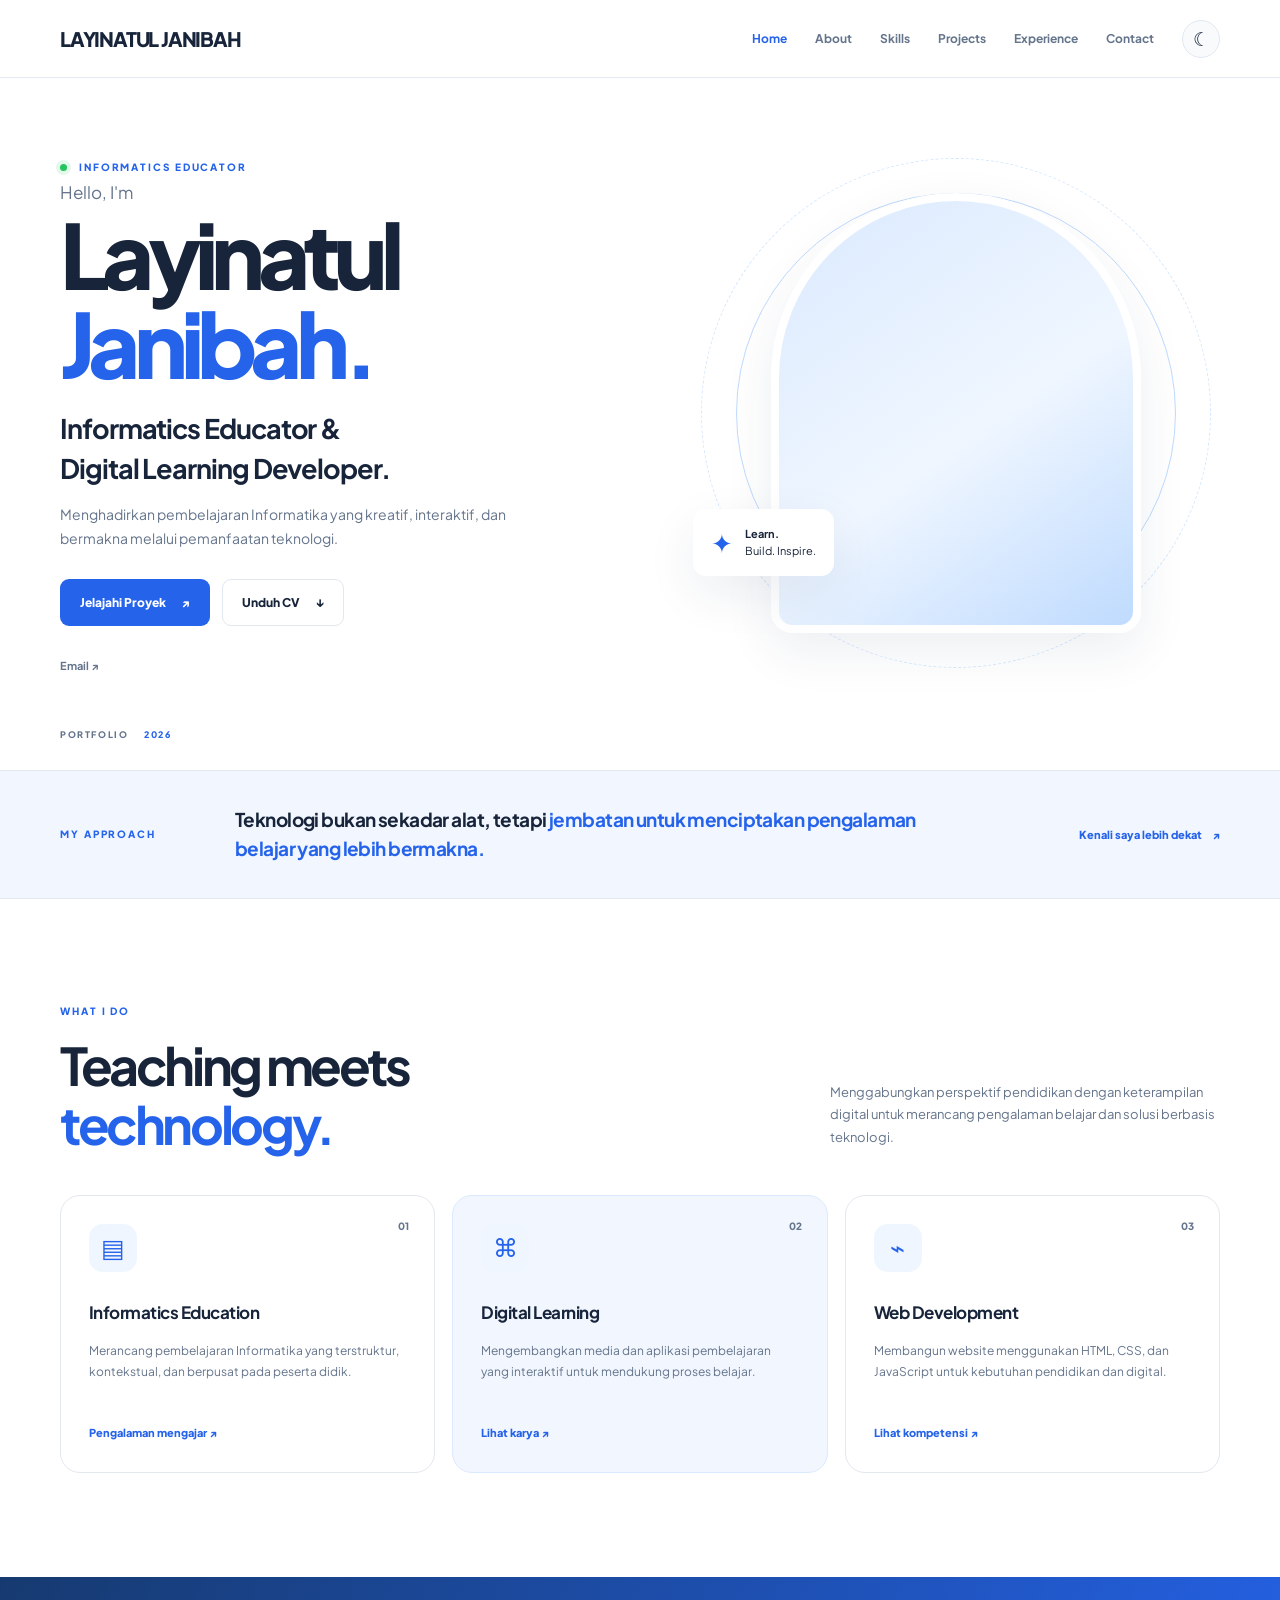
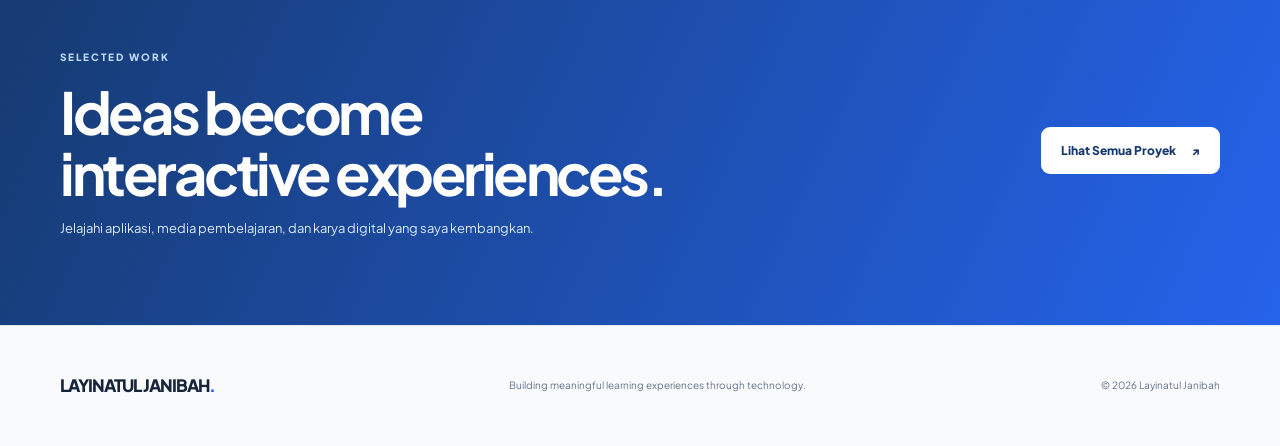
==== commit df34bd28: "poto kurang bagus" ====
--- a/index.html
+++ b/index.html
@@ -31,7 +31,11 @@
       </div>
       <div class="hero-visual reveal">
         <div class="hero-photo-frame">
-          <img data-profile-image alt="Foto profesional Layinatul Janibah" hidden>
+          <img
+            data-profile-image
+            src="https://drive.google.com/thumbnail?id=1tyEDgkrXhAVOyx8AYj05To4ZurInzg5m&sz=w1200"
+            alt="Foto Profil"
+          >
           <div class="profile-placeholder" data-profile-placeholder>
             <span>LJ</span>
             <small>YOUR PROFESSIONAL PHOTO</small>
--- a/css/style.css
+++ b/css/style.css
@@ -514,3 +514,62 @@
         height: 190px;
     }
 }
+
+.about-photo {
+    position: relative;
+    width: 100%;
+    max-width: 380px;
+    height: 420px;
+    margin: 0 auto;
+    display: flex;
+    justify-content: center;
+    align-items: center;
+    overflow: hidden;
+    border-radius: 20px;
+    background: #f1f5f9;
+}
+
+.about-photo img[data-about-image] {
+    display: block;
+    width: 100%;
+    height: 100%;
+    object-fit: cover;
+    object-position: center;
+    border-radius: 20px;
+}
+
+.about-photo .profile-placeholder {
+    position: absolute;
+    inset: 0;
+    display: flex;
+    flex-direction: column;
+    justify-content: center;
+    align-items: center;
+    background: #eaf0f7;
+}
+
+.about-photo .profile-placeholder[hidden] {
+    display: none;
+}
+
+.about-photo .photo-caption {
+    position: absolute;
+    bottom: 15px;
+    left: 50%;
+    transform: translateX(-50%);
+    padding: 8px 14px;
+    background: rgba(15, 23, 42, 0.78);
+    color: white;
+    border-radius: 6px;
+    font-size: 10px;
+    white-space: nowrap;
+    letter-spacing: 1px;
+    z-index: 2;
+}
+
+@media (max-width: 600px) {
+    .about-photo {
+        max-width: 300px;
+        height: 350px;
+    }
+}
